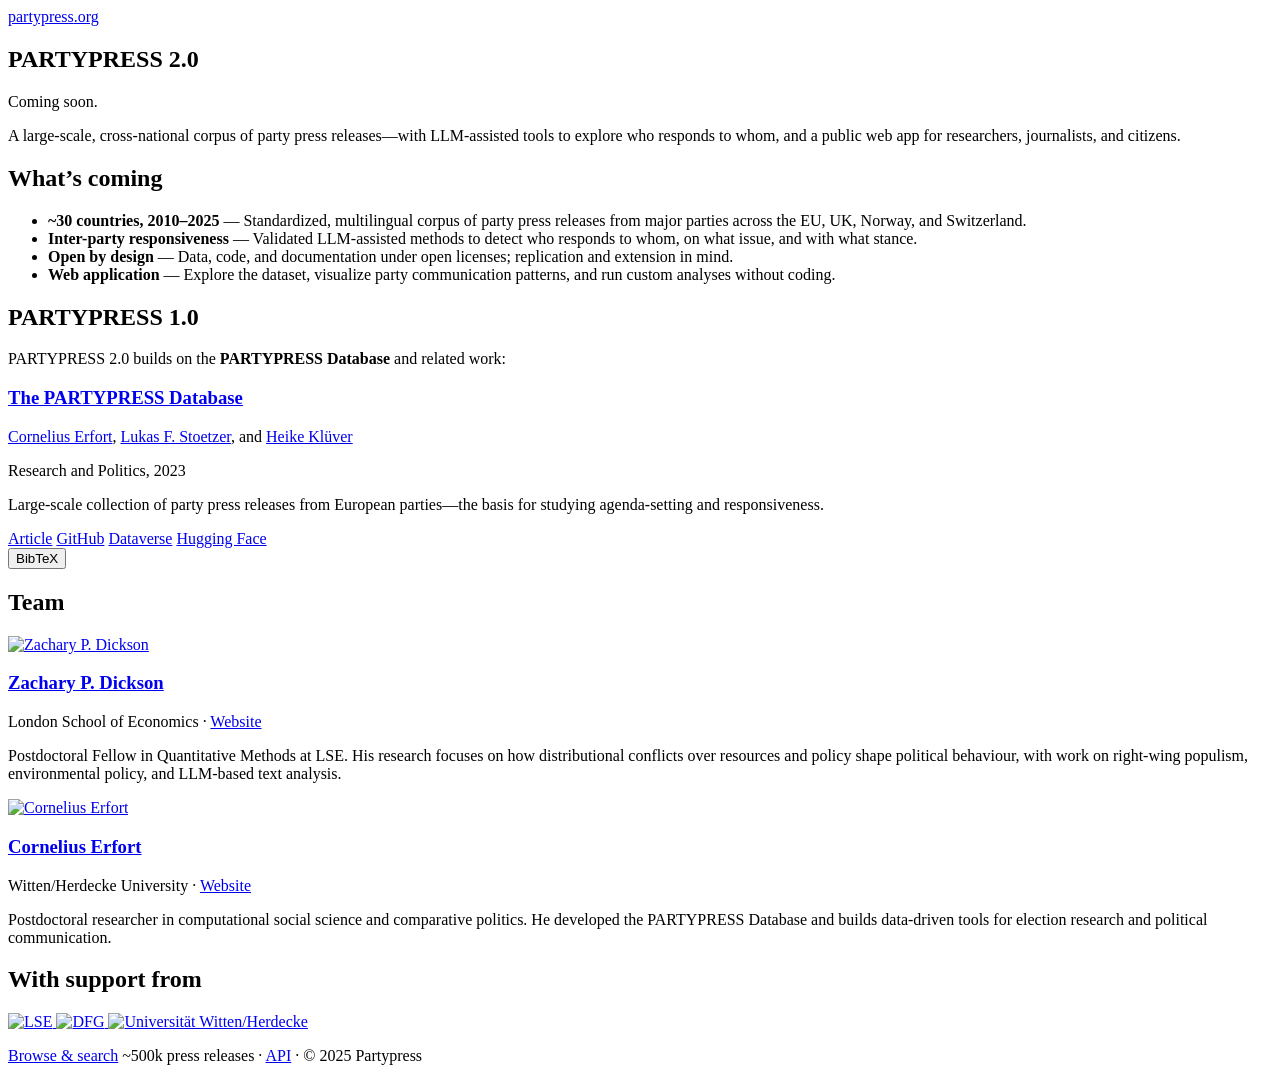
==== index.html @ 900873a8 "Point search dashboard to api.partypress.org in production, add footer links Made-with: Cursor" ====
<!DOCTYPE html>
<html lang="en">
<head>
  <meta charset="UTF-8">
  <meta name="viewport" content="width=device-width, initial-scale=1">
  <title>PARTYPRESS 2.0 – coming soon</title>
  <link rel="preconnect" href="https://fonts.googleapis.com">
  <link rel="preconnect" href="https://fonts.gstatic.com" crossorigin>
  <link href="https://fonts.googleapis.com/css2?family=DM+Sans:ital,opsz,wght@0,9..40,400;0,9..40,600;1,9..40,400&family=Fraunces:opsz,wght@9..144,600&display=swap" rel="stylesheet">
  <link rel="stylesheet" href="styles.css">
</head>
<body>
  <header class="site-header">
    <a href="/" class="logo">partypress<span class="tld">.org</span></a>
  </header>

  <main>
    <section class="hero">
      <h1>PARTYPRESS 2.0</h1>
      <p class="tagline">Coming soon.</p>
      <p class="sub">A large-scale, cross-national corpus of party press releases—with LLM-assisted tools to explore who responds to whom, and a public web app for researchers, journalists, and citizens.</p>
    </section>

    <section class="coming">
      <h2>What’s coming</h2>
      <ul>
        <li><strong>~30 countries, 2010–2025</strong> — Standardized, multilingual corpus of party press releases from major parties across the EU, UK, Norway, and Switzerland.</li>
        <li><strong>Inter-party responsiveness</strong> — Validated LLM-assisted methods to detect who responds to whom, on what issue, and with what stance.</li>
        <li><strong>Open by design</strong> — Data, code, and documentation under open licenses; replication and extension in mind.</li>
        <li><strong>Web application</strong> — Explore the dataset, visualize party communication patterns, and run custom analyses without coding.</li>
      </ul>
    </section>

    <section class="foundation">
      <h2>PARTYPRESS 1.0</h2>
      <p class="foundation-intro">PARTYPRESS 2.0 builds on the <strong>PARTYPRESS Database</strong> and related work:</p>
      <div class="paper-card">
        <h3 class="paper-title"><a href="https://journals.sagepub.com/doi/10.1177/20531680231183512">The PARTYPRESS Database</a></h3>
        <p class="paper-authors"><a href="https://corneliuserfort.de/">Cornelius Erfort</a>, <a href="http://lukas-stoetzer.org/">Lukas F. Stoetzer</a>, and <a href="http://heike-kluever.com/">Heike Klüver</a></p>
        <p class="paper-venue">Research and Politics, 2023</p>
        <p class="paper-desc">Large-scale collection of party press releases from European parties—the basis for studying agenda-setting and responsiveness.</p>
        <div class="paper-links">
          <a class="paper-link-btn" href="https://journals.sagepub.com/doi/10.1177/20531680231183512" target="_blank" rel="noopener">Article</a>
          <a class="paper-link-btn" href="https://github.com/cornelius-erfort/partypress" target="_blank" rel="noopener">GitHub</a>
          <a class="paper-link-btn" href="https://doi.org/10.7910/DVN/OINX7Q" target="_blank" rel="noopener">Dataverse</a>
          <a class="paper-link-btn" href="https://huggingface.co/partypress/partypress-multilingual" target="_blank" rel="noopener">Hugging Face</a>
        </div>
        <div class="bibtex-wrap">
          <button type="button" class="bibtex-toggle" aria-expanded="false" data-bibtex="erfort_stoetzer_kluver_2023">BibTeX</button>
          <div id="bibtex-erfort_stoetzer_kluver_2023" class="bibtex-block" hidden>
            <pre class="bibtex-code">@article{erfort_stoetzer_kluver_2023,
  author = {Erfort, Cornelius and Stoetzer, Lukas F. and Kl{\"u}ver, Heike},
  title = {The {PARTYPRESS} Database},
  journal = {Research and Politics},
  year = {2023},
  volume = {10},
  number = {3},
  doi = {10.1177/20531680231183512},
  url = {https://doi.org/10.1177/20531680231183512}
}</pre>
            <button type="button" class="bibtex-copy">Copy</button>
          </div>
        </div>
      </div>
    </section>

    <section class="team">
      <h2>Team</h2>
      <div class="team-grid">
        <div class="team-member">
          <a href="https://z-dickson.github.io/" class="team-photo-link">
            <img src="img/dickson.jpeg" alt="Zachary P. Dickson" class="team-photo" width="120" height="120">
          </a>
          <div class="team-content">
            <div class="team-meta">
              <h3 class="team-name"><a href="https://z-dickson.github.io/">Zachary P. Dickson</a></h3>
              <p class="team-role">London School of Economics · <a href="https://z-dickson.github.io/" class="team-website">Website</a></p>
            </div>
            <p class="team-bio">Postdoctoral Fellow in Quantitative Methods at LSE. His research focuses on how distributional conflicts over resources and policy shape political behaviour, with work on right-wing populism, environmental policy, and LLM-based text analysis.</p>
          </div>
        </div>
        <div class="team-member">
          <a href="https://corneliuserfort.de/" class="team-photo-link">
            <img src="img/erfort.jpeg" alt="Cornelius Erfort" class="team-photo" width="120" height="120">
          </a>
          <div class="team-content">
            <div class="team-meta">
              <h3 class="team-name"><a href="https://corneliuserfort.de/">Cornelius Erfort</a></h3>
              <p class="team-role">Witten/Herdecke University · <a href="https://corneliuserfort.de/" class="team-website">Website</a></p>
            </div>
            <p class="team-bio">Postdoctoral researcher in computational social science and comparative politics. He developed the PARTYPRESS Database and builds data-driven tools for election research and political communication.</p>
          </div>
        </div>
      </div>
    </section>

    <section class="supported">
      <h2>With support from</h2>
      <div class="supported-logos">
        <a href="https://www.lse.ac.uk/" class="supported-logo" aria-label="London School of Economics">
          <img src="img/lse.png" alt="LSE" width="120" height="60">
        </a>
        <a href="https://gepris.dfg.de/gepris/projekt/529544178?language=en" class="supported-logo" aria-label="Deutsche Forschungsgemeinschaft"> 
          <img src="img/logo_dfg.gif" alt="DFG" width="120" height="60">
        </a>
        <a href="https://www.uni-wh.de/" class="supported-logo" aria-label="Universität Witten/Herdecke">
          <img src="img/logo_witten.svg" alt="Universität Witten/Herdecke" width="120" height="60">
        </a>
      </div>
    </section>
  </main>

  <footer class="site-footer">
    <p><a href="/search/">Browse & search</a> ~500k press releases · <a href="/api/">API</a> · &copy; 2025 Partypress</p>
  </footer>
  <script src="script.js"></script>
</body>
</html>
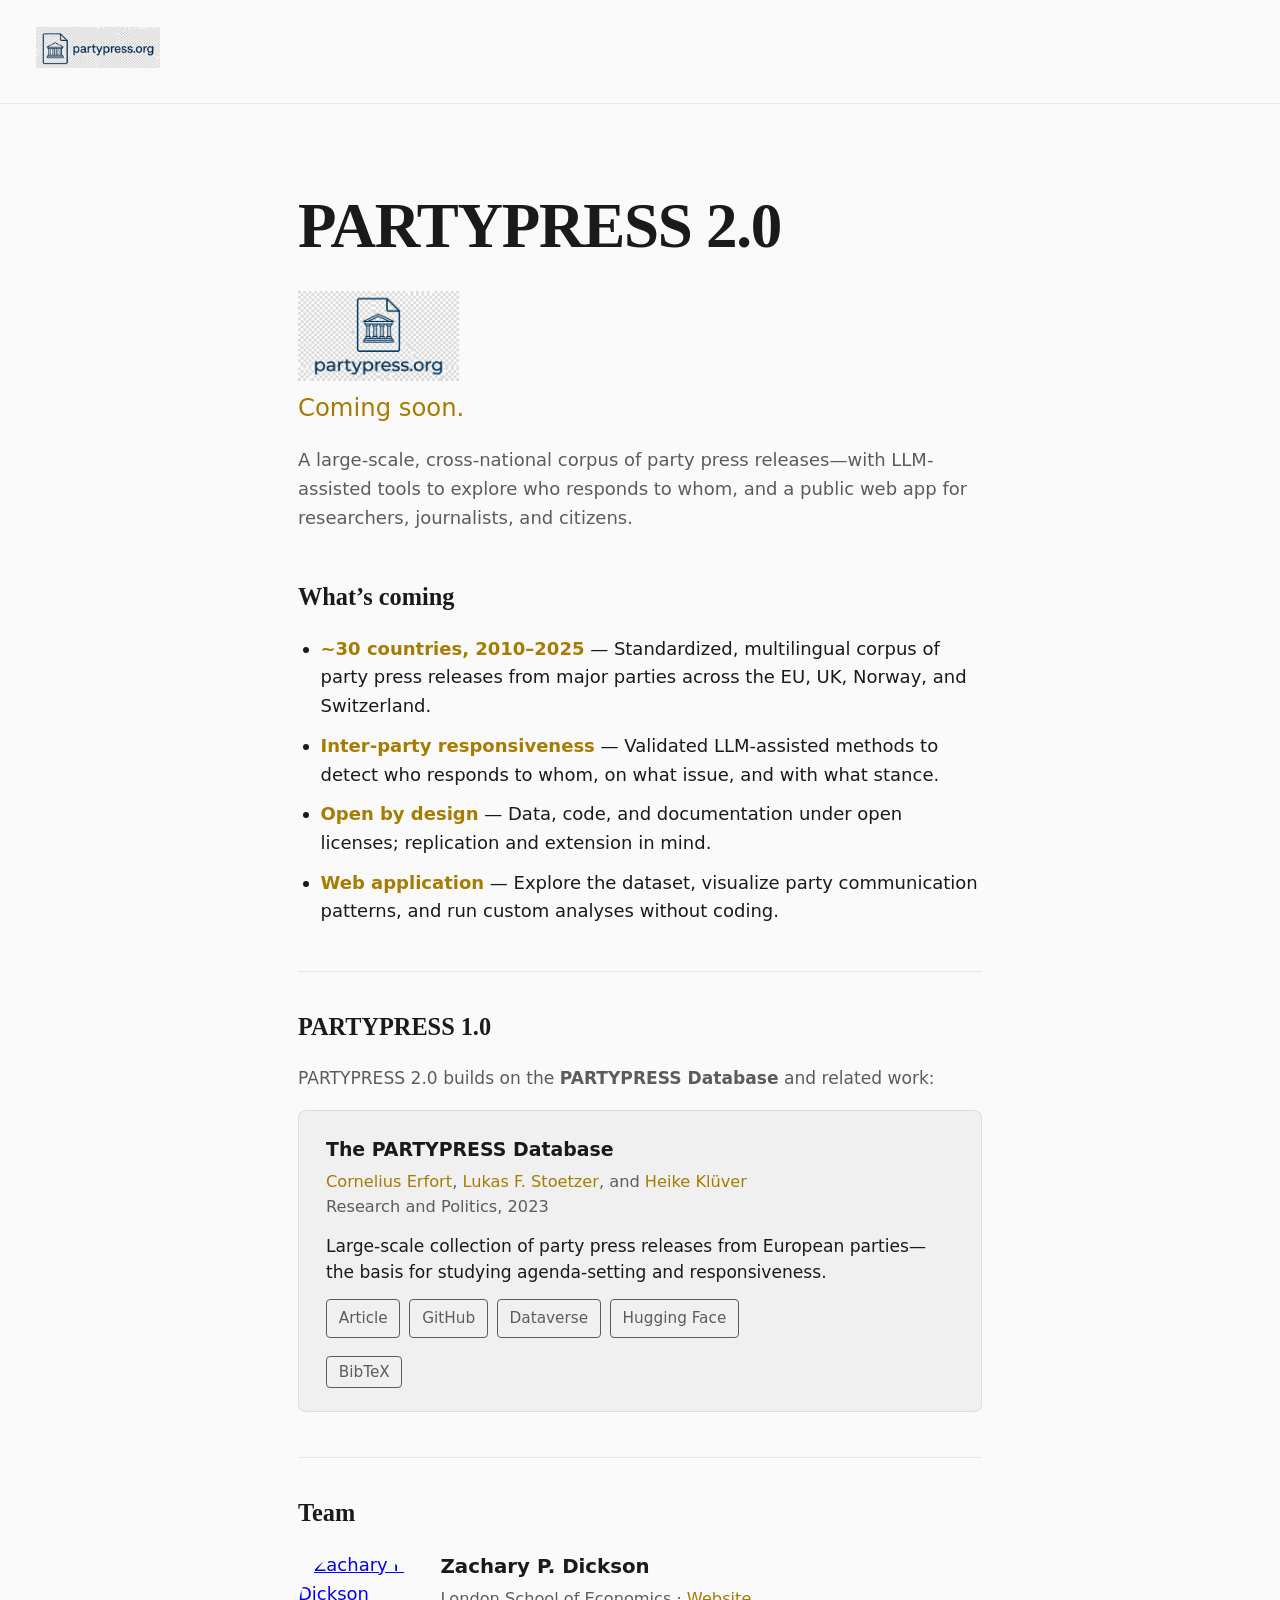
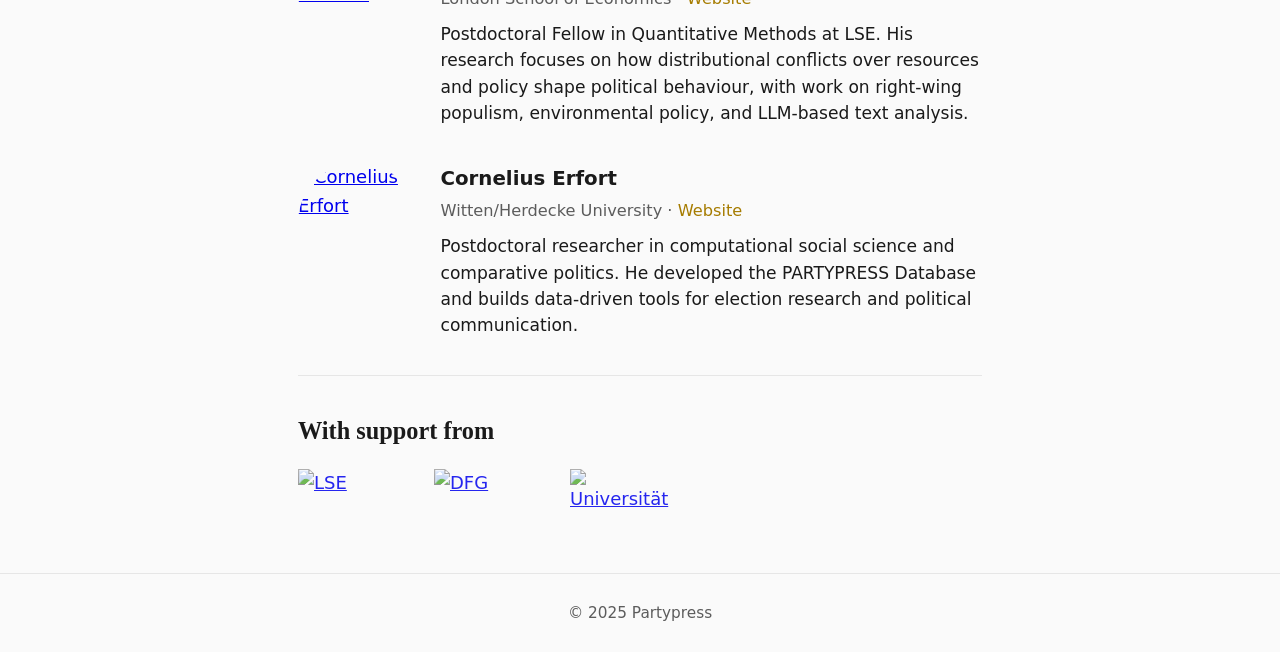
==== commit 6e38a6f2: "Redesign" ====
--- a/index.html
+++ b/index.html
@@ -7,16 +7,23 @@
   <link rel="preconnect" href="https://fonts.googleapis.com">
   <link rel="preconnect" href="https://fonts.gstatic.com" crossorigin>
   <link href="https://fonts.googleapis.com/css2?family=DM+Sans:ital,opsz,wght@0,9..40,400;0,9..40,600;1,9..40,400&family=Fraunces:opsz,wght@9..144,600&display=swap" rel="stylesheet">
+  <link rel="icon" type="image/png" sizes="32x32" href="assets/favicon-32x32.png">
+  <link rel="icon" type="image/png" sizes="16x16" href="assets/favicon-16x16.png">
+  <link rel="apple-touch-icon" sizes="180x180" href="assets/favicon-180x180.png">
+  <link rel="manifest" href="assets/site.webmanifest">
   <link rel="stylesheet" href="styles.css">
 </head>
 <body>
   <header class="site-header">
-    <a href="/" class="logo">partypress<span class="tld">.org</span></a>
+    <a href="/" class="logo"><img src="assets/partypress-horizontal-org-transparent.png" alt="Party Press — partypress.org" class="logo-img" width="200" height="40"></a>
   </header>
 
   <main>
     <section class="hero">
       <h1>PARTYPRESS 2.0</h1>
+      <a href="/" class="logo-stacked" aria-label="Party Press home">
+        <img src="assets/partypress-stacked-org-transparent.png" alt="partypress.org" class="logo-stacked-img" width="180" height="120">
+      </a>
       <p class="tagline">Coming soon.</p>
       <p class="sub">A large-scale, cross-national corpus of party press releases—with LLM-assisted tools to explore who responds to whom, and a public web app for researchers, journalists, and citizens.</p>
     </section>
@@ -111,7 +118,7 @@
   </main>
 
   <footer class="site-footer">
-    <p><a href="/search/">Browse & search</a> ~500k press releases · <a href="/api/">API</a> · &copy; 2025 Partypress</p>
+    <p>&copy; 2025 Partypress</p>
   </footer>
   <script src="script.js"></script>
 </body>
--- a/styles.css
+++ b/styles.css
@@ -0,0 +1,460 @@
+/* Partypress draft — minimal, readable (light) */
+
+:root {
+  --bg: #fafafa;
+  --text: #1a1a1a;
+  --muted: #5c5c5c;
+  --accent: #a67c00;
+  --border: rgba(0, 0, 0, 0.08);
+  --card-bg: #f0f0f0;
+  --code-bg: #e8e8e8;
+  --font-sans: "DM Sans", system-ui, sans-serif;
+  --font-display: "Fraunces", Georgia, serif;
+}
+
+*,
+*::before,
+*::after {
+  box-sizing: border-box;
+}
+
+html {
+  font-size: 18px;
+  scroll-behavior: smooth;
+}
+
+body {
+  margin: 0;
+  min-height: 100vh;
+  font-family: var(--font-sans);
+  background: var(--bg);
+  color: var(--text);
+  line-height: 1.6;
+  display: flex;
+  flex-direction: column;
+}
+
+.site-header {
+  padding: 1.5rem 2rem;
+  border-bottom: 1px solid var(--border);
+}
+
+/* Header logo link: no underline, looks like text/brand */
+.logo {
+  font-weight: 600;
+  font-size: 1rem;
+  letter-spacing: 0.02em;
+  display: inline-flex;
+  align-items: center;
+  gap: 0.5rem;
+  text-decoration: none;
+  color: var(--text);
+}
+.logo:hover,
+.logo:focus {
+  text-decoration: none;
+  color: var(--text);
+}
+.logo-img {
+  height: 2.25rem;
+  width: auto;
+  vertical-align: middle;
+  display: block;
+}
+.logo .tld {
+  color: var(--muted);
+  font-weight: 400;
+}
+
+/* Stacked logo for content (e.g. hero): logo on top, partypress.org below */
+.logo-stacked {
+  display: inline-flex;
+  flex-direction: column;
+  align-items: center;
+  gap: 0.5rem;
+  text-decoration: none;
+  color: var(--text);
+  margin: 0 auto;
+}
+.logo-stacked:hover,
+.logo-stacked:focus {
+  text-decoration: none;
+  color: var(--text);
+}
+.logo-stacked .logo-stacked-img {
+  height: 5rem;
+  width: auto;
+  max-width: 200px;
+  display: block;
+}
+
+main {
+  flex: 1;
+  max-width: 42rem;
+  margin: 0 auto;
+  padding: 4rem 2rem 3rem;
+  width: 100%;
+}
+
+.hero h1 {
+  font-family: var(--font-display);
+  font-size: clamp(1.65rem, 5vw, 3.5rem);
+  font-weight: 600;
+  margin: 0 0 0.75rem;
+  letter-spacing: -0.02em;
+  color: var(--text);
+  white-space: nowrap;
+}
+
+.tagline {
+  font-size: 1.35rem;
+  color: var(--accent);
+  margin: 0 0 1rem;
+  font-weight: 400;
+}
+
+.sub {
+  color: var(--muted);
+  margin: 0;
+  font-size: 1rem;
+}
+
+h2 {
+  font-family: var(--font-display);
+  font-size: 1.35rem;
+  font-weight: 600;
+  margin: 0 0 1rem;
+  color: var(--text);
+}
+
+.coming {
+  margin-top: 2.5rem;
+}
+
+.coming ul {
+  margin: 0;
+  padding-left: 1.25rem;
+}
+
+.coming li {
+  margin-bottom: 0.6rem;
+}
+
+.coming li strong {
+  color: var(--accent);
+}
+
+.foundation {
+  margin-top: 2.5rem;
+  padding-top: 2rem;
+  border-top: 1px solid var(--border);
+}
+
+.foundation-intro {
+  margin: 0 0 1rem;
+  color: var(--muted);
+  font-size: 0.95rem;
+}
+
+.paper-card {
+  background: var(--card-bg);
+  border: 1px solid var(--border);
+  border-radius: 8px;
+  padding: 1.25rem 1.5rem;
+  margin-top: 1rem;
+}
+
+.paper-title {
+  font-size: 1.05rem;
+  font-weight: 600;
+  margin: 0 0 0.25rem;
+}
+
+.paper-title a {
+  color: var(--text);
+  text-decoration: none;
+}
+
+.paper-title a:hover {
+  color: var(--accent);
+  text-decoration: underline;
+}
+
+.paper-authors,
+.paper-venue {
+  margin: 0;
+  font-size: 0.9rem;
+  color: var(--muted);
+}
+
+.paper-authors a {
+  color: var(--accent);
+  text-decoration: none;
+}
+
+.paper-authors a:hover {
+  text-decoration: underline;
+}
+
+.paper-desc {
+  margin: 0.75rem 0 0;
+  font-size: 0.95rem;
+  line-height: 1.5;
+}
+
+.paper-links {
+  margin-top: 0.75rem;
+  display: flex;
+  flex-wrap: wrap;
+  gap: 0.5rem;
+}
+
+.paper-link-btn {
+  display: inline-block;
+  background: transparent;
+  border: 1px solid var(--muted);
+  color: var(--muted);
+  padding: 0.35rem 0.65rem;
+  border-radius: 4px;
+  font-size: 0.85rem;
+  text-decoration: none;
+  font-family: inherit;
+  cursor: pointer;
+  transition: border-color 0.2s, color 0.2s;
+}
+
+.paper-link-btn:hover {
+  border-color: var(--accent);
+  color: var(--accent);
+}
+
+.bibtex-wrap {
+  margin-top: 1rem;
+}
+
+.bibtex-toggle {
+  background: transparent;
+  border: 1px solid var(--muted);
+  color: var(--muted);
+  padding: 0.35rem 0.65rem;
+  border-radius: 4px;
+  font-size: 0.85rem;
+  cursor: pointer;
+  font-family: inherit;
+}
+
+.bibtex-toggle:hover {
+  border-color: var(--accent);
+  color: var(--accent);
+}
+
+.bibtex-block {
+  margin-top: 0.5rem;
+  position: relative;
+}
+
+.bibtex-block[hidden] {
+  display: none;
+}
+
+.bibtex-code {
+  margin: 0;
+  padding: 0.75rem;
+  background: var(--code-bg);
+  border-radius: 4px;
+  font-size: 0.8rem;
+  font-family: ui-monospace, monospace;
+  white-space: pre-wrap;
+  word-break: break-all;
+  color: var(--text);
+}
+
+.bibtex-copy {
+  position: absolute;
+  top: 0.5rem;
+  right: 0.5rem;
+  background: var(--accent);
+  color: #fff;
+  border: none;
+  padding: 0.25rem 0.5rem;
+  border-radius: 4px;
+  font-size: 0.8rem;
+  cursor: pointer;
+  font-family: inherit;
+}
+
+.bibtex-copy:hover {
+  opacity: 0.9;
+}
+
+.team {
+  margin-top: 2.5rem;
+  padding-top: 2rem;
+  border-top: 1px solid var(--border);
+}
+
+.team-grid {
+  display: flex;
+  flex-direction: column;
+  gap: 2rem;
+}
+
+.team-member {
+  display: flex;
+  gap: 1.25rem;
+  align-items: flex-start;
+}
+
+.team-photo-link {
+  flex-shrink: 0;
+}
+
+.team-photo {
+  width: 120px;
+  height: 120px;
+  object-fit: cover;
+  border-radius: 50%;
+  display: block;
+}
+
+.team-content {
+  min-width: 0;
+}
+
+@media (max-width: 520px) {
+  .team-member {
+    display: grid;
+    grid-template-columns: auto 1fr;
+    grid-template-rows: auto auto;
+    gap: 0 1.25rem;
+  }
+
+  .team-photo-link {
+    grid-column: 1;
+    grid-row: 1;
+  }
+
+  .team-photo {
+    width: 80px;
+    height: 80px;
+  }
+
+  .team-content {
+    grid-column: 1 / -1;
+    grid-row: 1 / -1;
+    display: grid;
+    grid-template-columns: subgrid;
+    grid-template-rows: auto auto;
+    gap: 0.5rem 0;
+  }
+
+  .team-meta {
+    grid-column: 2;
+    grid-row: 1;
+  }
+
+  .team-bio {
+    grid-column: 1 / -1;
+    grid-row: 2;
+    margin: 0;
+  }
+}
+
+.team-name {
+  font-size: 1.1rem;
+  font-weight: 600;
+  margin: 0 0 0.2rem;
+}
+
+.team-name a {
+  color: var(--text);
+  text-decoration: none;
+}
+
+.team-name a:hover {
+  color: var(--accent);
+  text-decoration: underline;
+}
+
+.team-meta {
+  margin-bottom: 0;
+}
+
+.team-role {
+  margin: 0 0 0.5rem;
+  font-size: 0.9rem;
+  color: var(--muted);
+}
+
+.team-website {
+  color: var(--accent);
+  text-decoration: none;
+}
+
+.team-website:hover {
+  text-decoration: underline;
+}
+
+.team-bio {
+  margin: 0;
+  font-size: 0.95rem;
+  line-height: 1.55;
+}
+
+.supported {
+  margin-top: 2rem;
+  padding-top: 2rem;
+  border-top: 1px solid var(--border);
+}
+
+.supported-logos {
+  display: flex;
+  flex-wrap: nowrap;
+  align-items: center;
+  gap: 2rem;
+}
+
+.supported-logo {
+  display: block;
+  flex-shrink: 0;
+  width: 100px;
+}
+
+.supported-logo img {
+  display: block;
+  width: 100%;
+  height: auto;
+  max-height: 50px;
+  object-fit: contain;
+  opacity: 0.85;
+}
+
+.supported-logo:hover img {
+  opacity: 1;
+}
+
+@media (max-width: 400px) {
+  .supported-logos {
+    gap: 1rem;
+  }
+
+  .supported-logo {
+    width: 72px;
+  }
+
+  .supported-logo img {
+    max-height: 44px;
+  }
+}
+
+.site-footer {
+  padding: 1.5rem 2rem;
+  border-top: 1px solid var(--border);
+  text-align: center;
+}
+
+.site-footer p {
+  margin: 0;
+  font-size: 0.85rem;
+  color: var(--muted);
+}
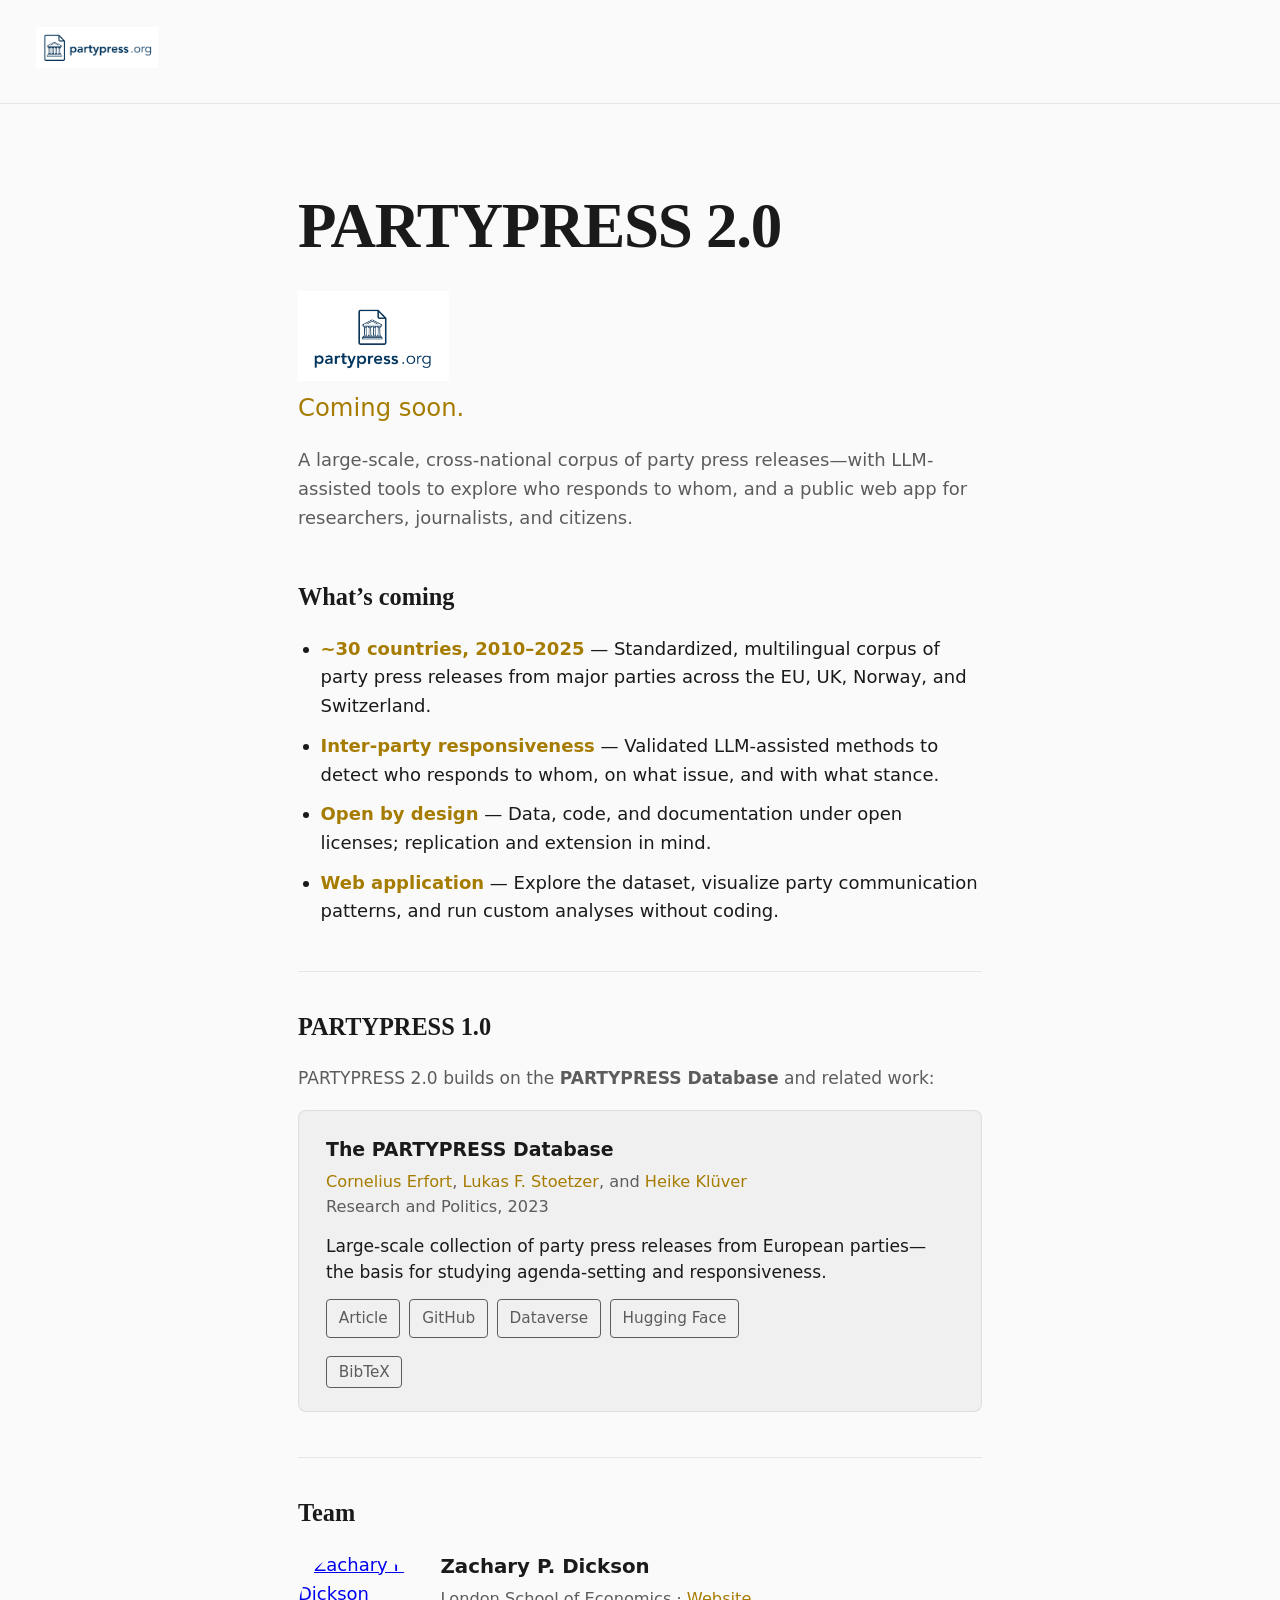
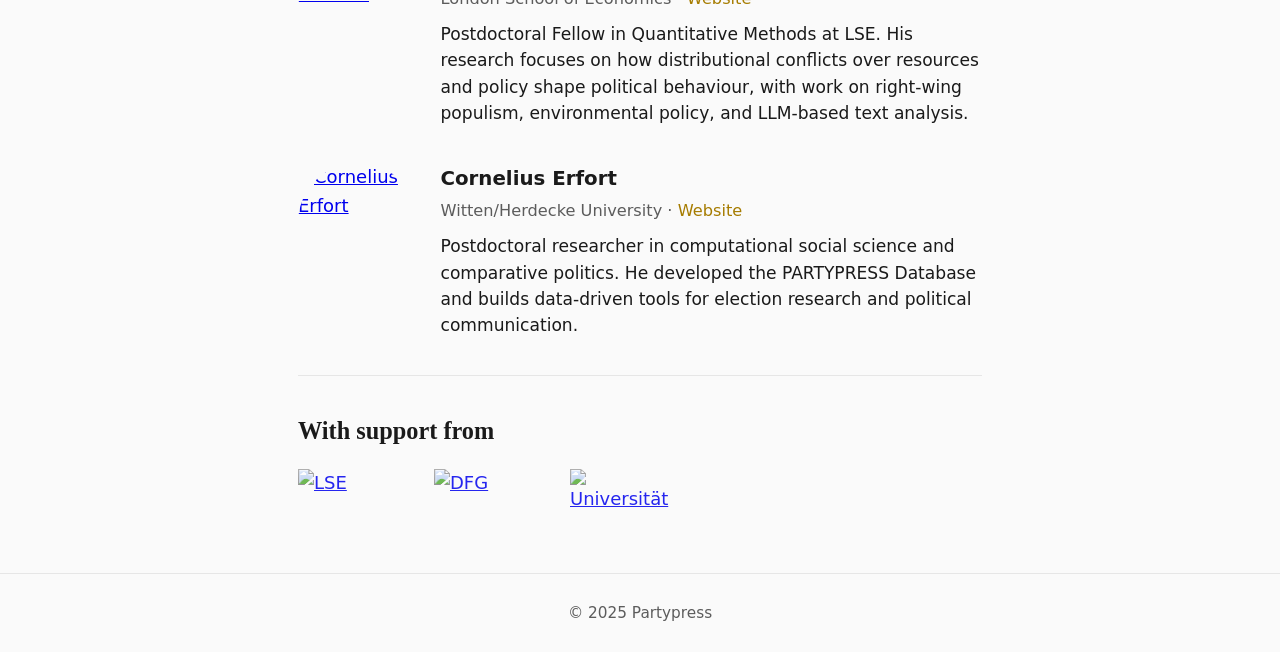
==== commit 893125da: "Redesign" ====
--- a/index.html
+++ b/index.html
@@ -15,14 +15,14 @@
 </head>
 <body>
   <header class="site-header">
-    <a href="/" class="logo"><img src="assets/partypress-horizontal-org-transparent.png" alt="Party Press — partypress.org" class="logo-img" width="200" height="40"></a>
+    <a href="/" class="logo"><img src="assets/partypress-horizontal-org-white.png" alt="Party Press — partypress.org" class="logo-img" width="200" height="40"></a>
   </header>
 
   <main>
     <section class="hero">
       <h1>PARTYPRESS 2.0</h1>
       <a href="/" class="logo-stacked" aria-label="Party Press home">
-        <img src="assets/partypress-stacked-org-transparent.png" alt="partypress.org" class="logo-stacked-img" width="180" height="120">
+        <img src="assets/partypress-stacked-org-white.png" alt="partypress.org" class="logo-stacked-img" width="180" height="120">
       </a>
       <p class="tagline">Coming soon.</p>
       <p class="sub">A large-scale, cross-national corpus of party press releases—with LLM-assisted tools to explore who responds to whom, and a public web app for researchers, journalists, and citizens.</p>
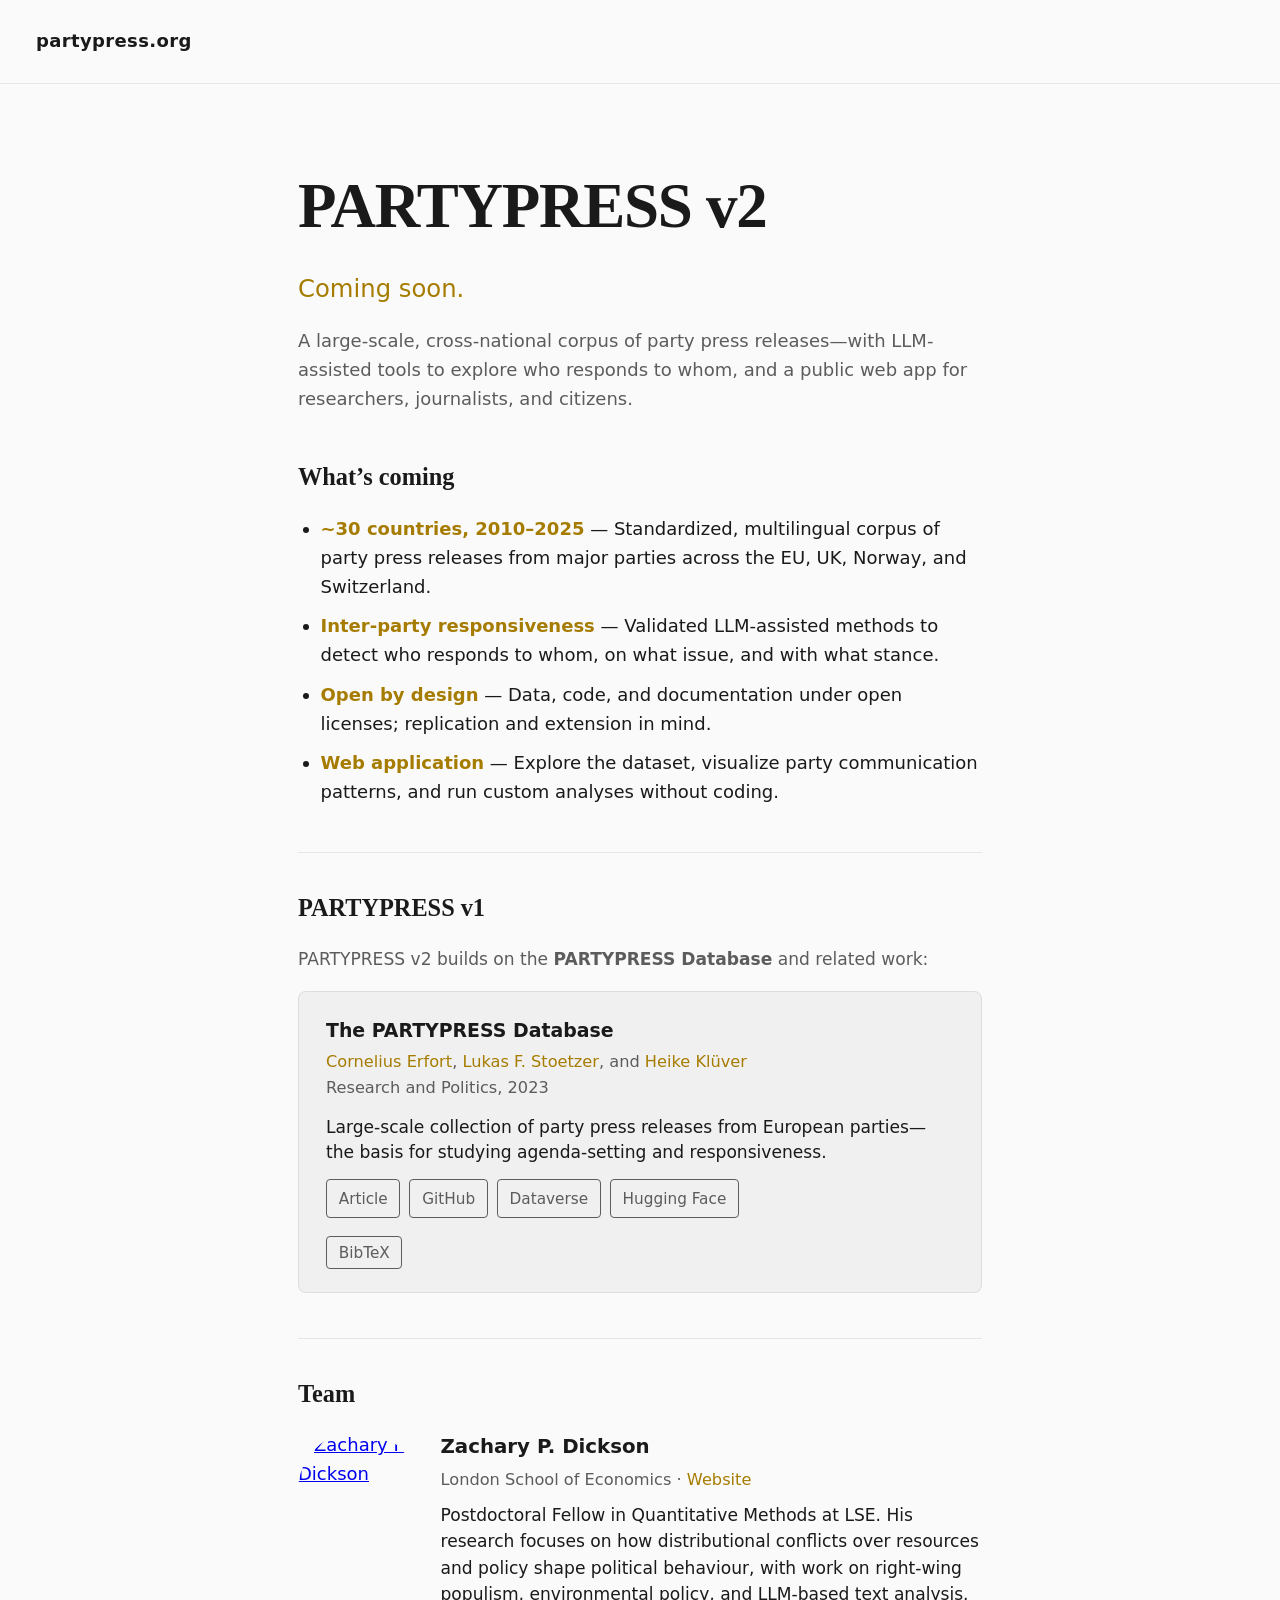
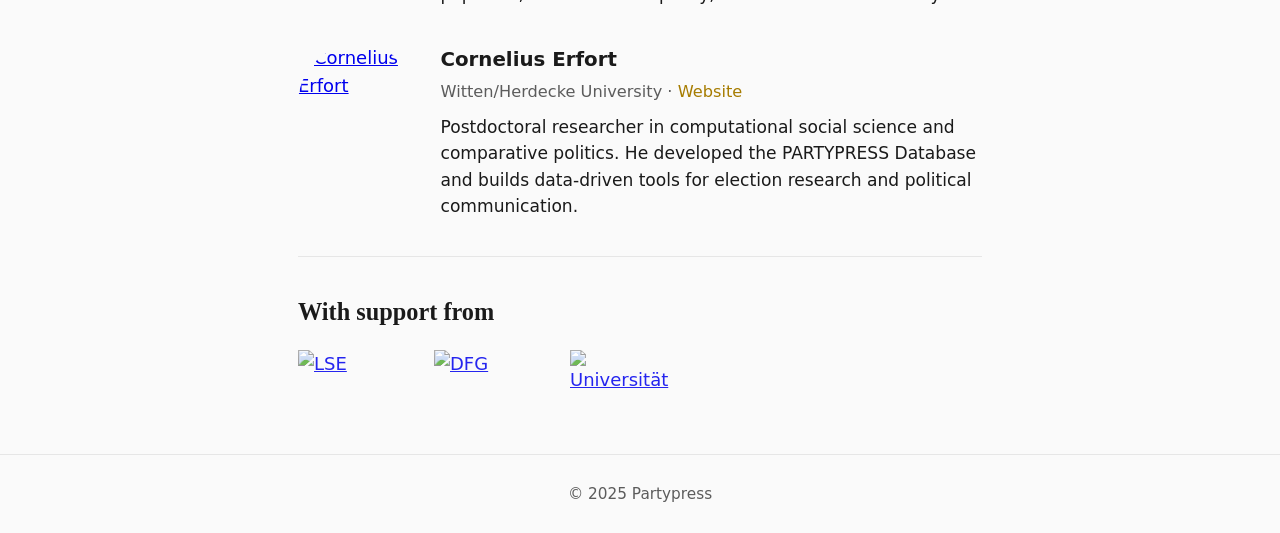
==== commit f0dd5d0e: "Rename PARTYPRESS 2.0/1.0 to PARTYPRESS v2/v1 Made-with: Cursor" ====
--- a/index.html
+++ b/index.html
@@ -3,7 +3,7 @@
 <head>
   <meta charset="UTF-8">
   <meta name="viewport" content="width=device-width, initial-scale=1">
-  <title>PARTYPRESS 2.0 – coming soon</title>
+  <title>PARTYPRESS v2 – coming soon</title>
   <link rel="preconnect" href="https://fonts.googleapis.com">
   <link rel="preconnect" href="https://fonts.gstatic.com" crossorigin>
   <link href="https://fonts.googleapis.com/css2?family=DM+Sans:ital,opsz,wght@0,9..40,400;0,9..40,600;1,9..40,400&family=Fraunces:opsz,wght@9..144,600&display=swap" rel="stylesheet">
@@ -15,15 +15,12 @@
 </head>
 <body>
   <header class="site-header">
-    <a href="/" class="logo"><img src="assets/partypress-horizontal-org-white.png" alt="Party Press — partypress.org" class="logo-img" width="200" height="40"></a>
+    <a href="/" class="logo">partypress.org</a>
   </header>
 
   <main>
     <section class="hero">
-      <h1>PARTYPRESS 2.0</h1>
-      <a href="/" class="logo-stacked" aria-label="Party Press home">
-        <img src="assets/partypress-stacked-org-white.png" alt="partypress.org" class="logo-stacked-img" width="180" height="120">
-      </a>
+      <h1>PARTYPRESS v2</h1>
       <p class="tagline">Coming soon.</p>
       <p class="sub">A large-scale, cross-national corpus of party press releases—with LLM-assisted tools to explore who responds to whom, and a public web app for researchers, journalists, and citizens.</p>
     </section>
@@ -39,8 +36,8 @@
     </section>
 
     <section class="foundation">
-      <h2>PARTYPRESS 1.0</h2>
-      <p class="foundation-intro">PARTYPRESS 2.0 builds on the <strong>PARTYPRESS Database</strong> and related work:</p>
+      <h2>PARTYPRESS v1</h2>
+      <p class="foundation-intro">PARTYPRESS v2 builds on the <strong>PARTYPRESS Database</strong> and related work:</p>
       <div class="paper-card">
         <h3 class="paper-title"><a href="https://journals.sagepub.com/doi/10.1177/20531680231183512">The PARTYPRESS Database</a></h3>
         <p class="paper-authors"><a href="https://corneliuserfort.de/">Cornelius Erfort</a>, <a href="http://lukas-stoetzer.org/">Lukas F. Stoetzer</a>, and <a href="http://heike-kluever.com/">Heike Klüver</a></p>
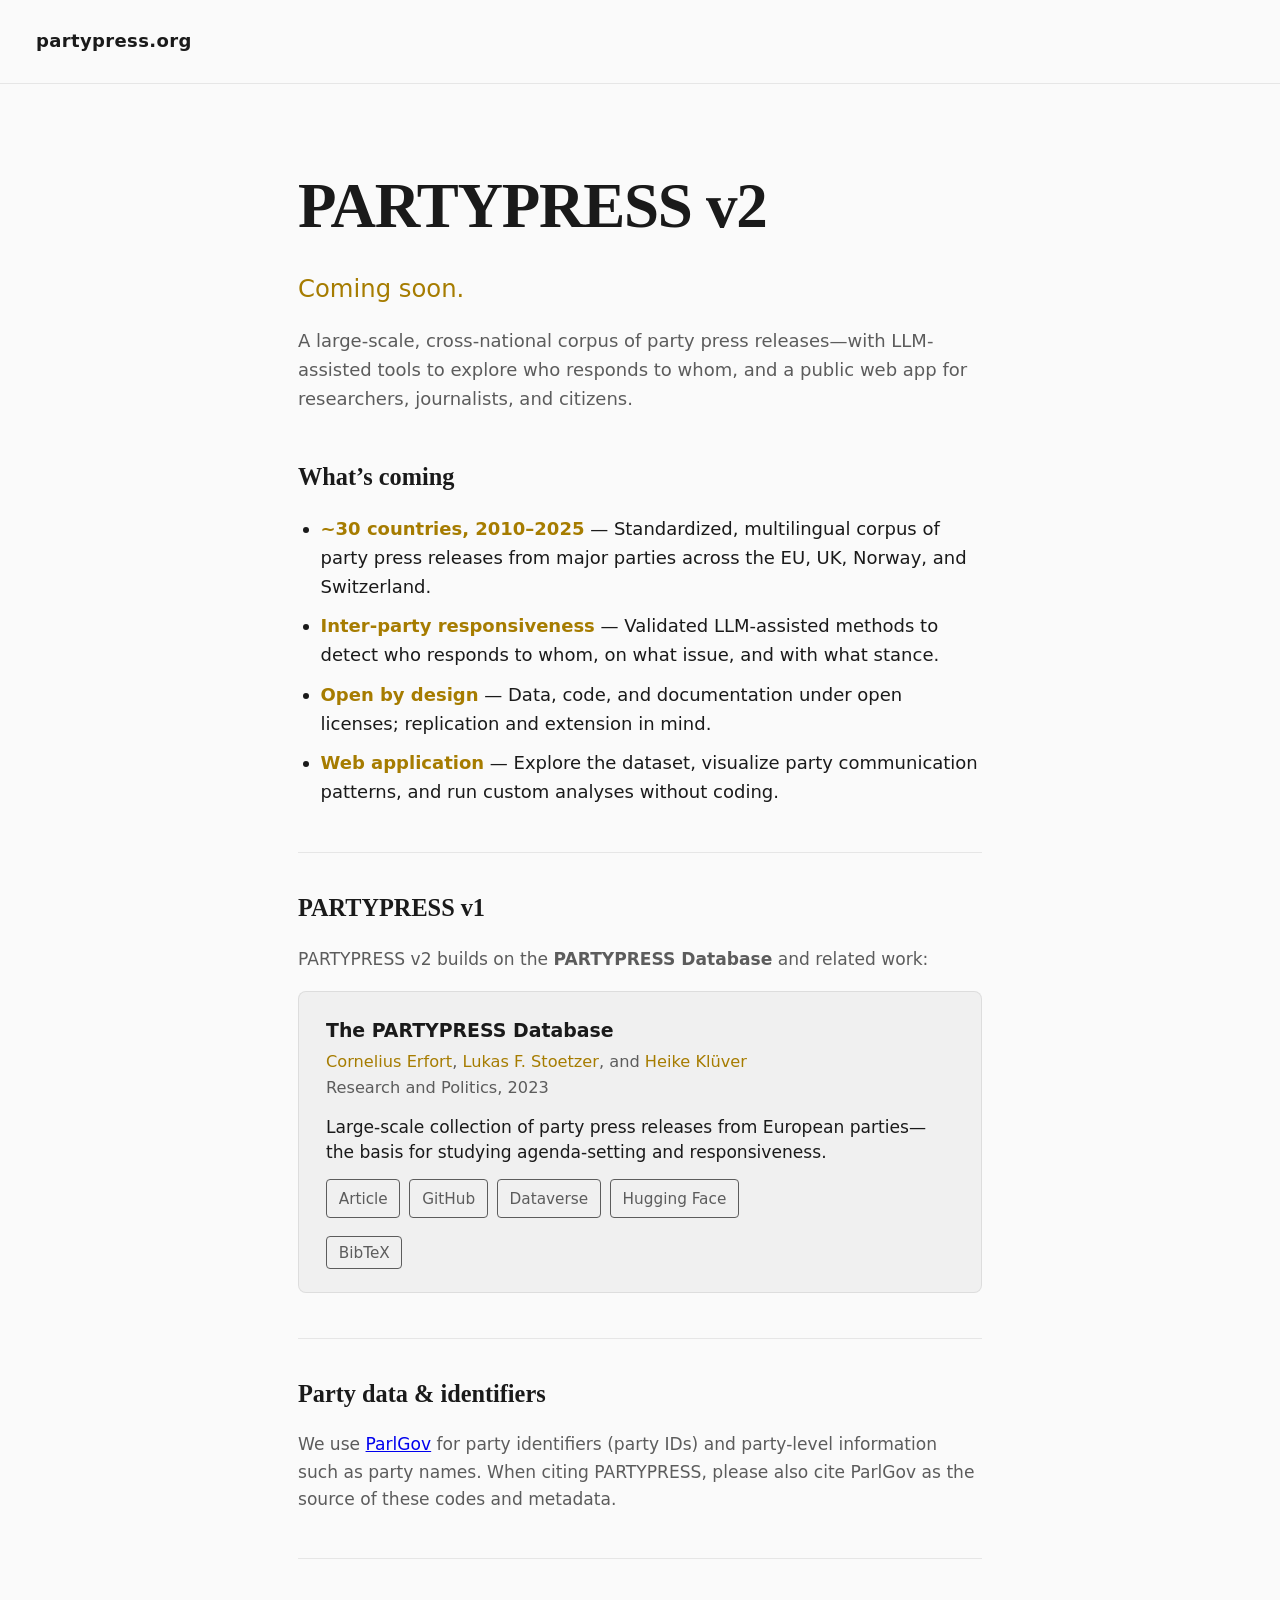
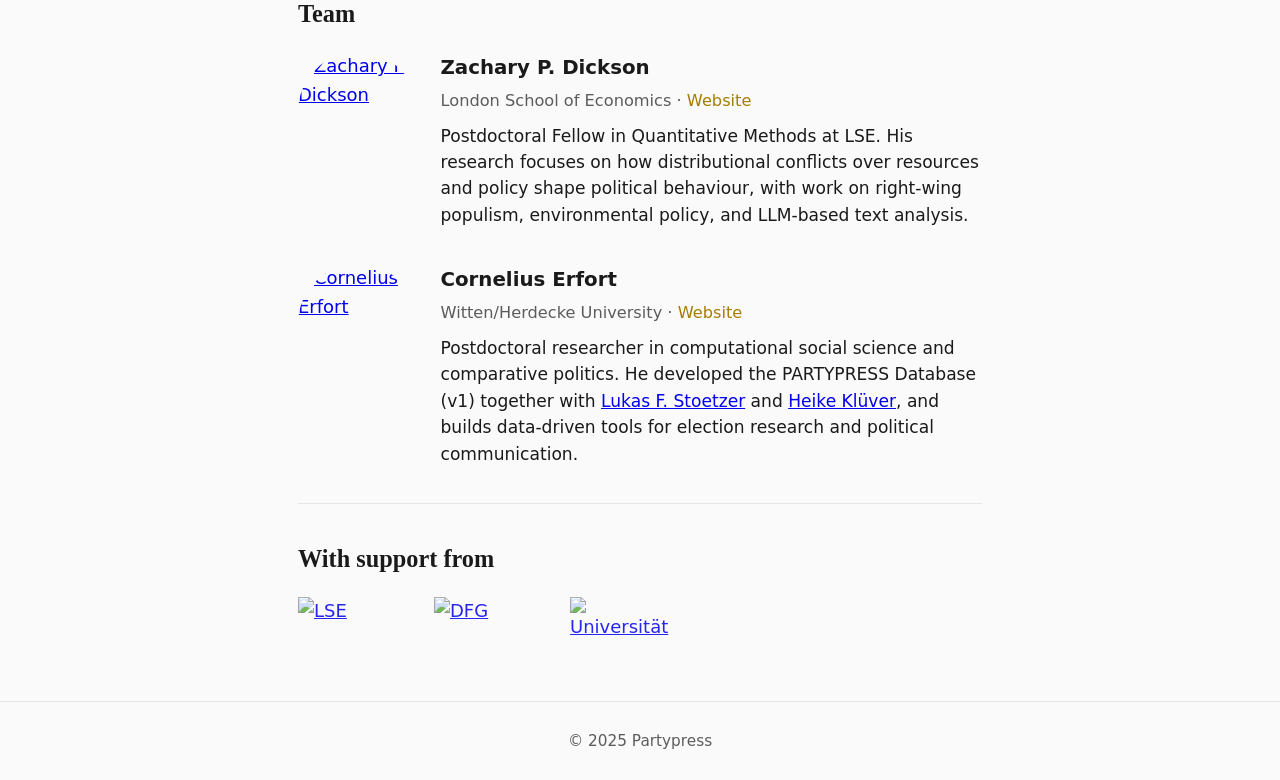
==== commit 02b2f112: "Added more info" ====
--- a/index.html
+++ b/index.html
@@ -68,6 +68,11 @@
       </div>
     </section>
 
+    <section class="foundation data-sources">
+      <h2>Party data & identifiers</h2>
+      <p class="foundation-intro">We use <a href="https://parlgov.org/">ParlGov</a> for party identifiers (party IDs) and party-level information such as party names. When citing PARTYPRESS, please also cite ParlGov as the source of these codes and metadata.</p>
+    </section>
+
     <section class="team">
       <h2>Team</h2>
       <div class="team-grid">
@@ -92,7 +97,7 @@
               <h3 class="team-name"><a href="https://corneliuserfort.de/">Cornelius Erfort</a></h3>
               <p class="team-role">Witten/Herdecke University · <a href="https://corneliuserfort.de/" class="team-website">Website</a></p>
             </div>
-            <p class="team-bio">Postdoctoral researcher in computational social science and comparative politics. He developed the PARTYPRESS Database and builds data-driven tools for election research and political communication.</p>
+            <p class="team-bio">Postdoctoral researcher in computational social science and comparative politics. He developed the PARTYPRESS Database (v1) together with <a href="http://lukas-stoetzer.org/">Lukas F. Stoetzer</a> and <a href="http://heike-kluever.com/">Heike Klüver</a>, and builds data-driven tools for election research and political communication.</p>
           </div>
         </div>
       </div>
